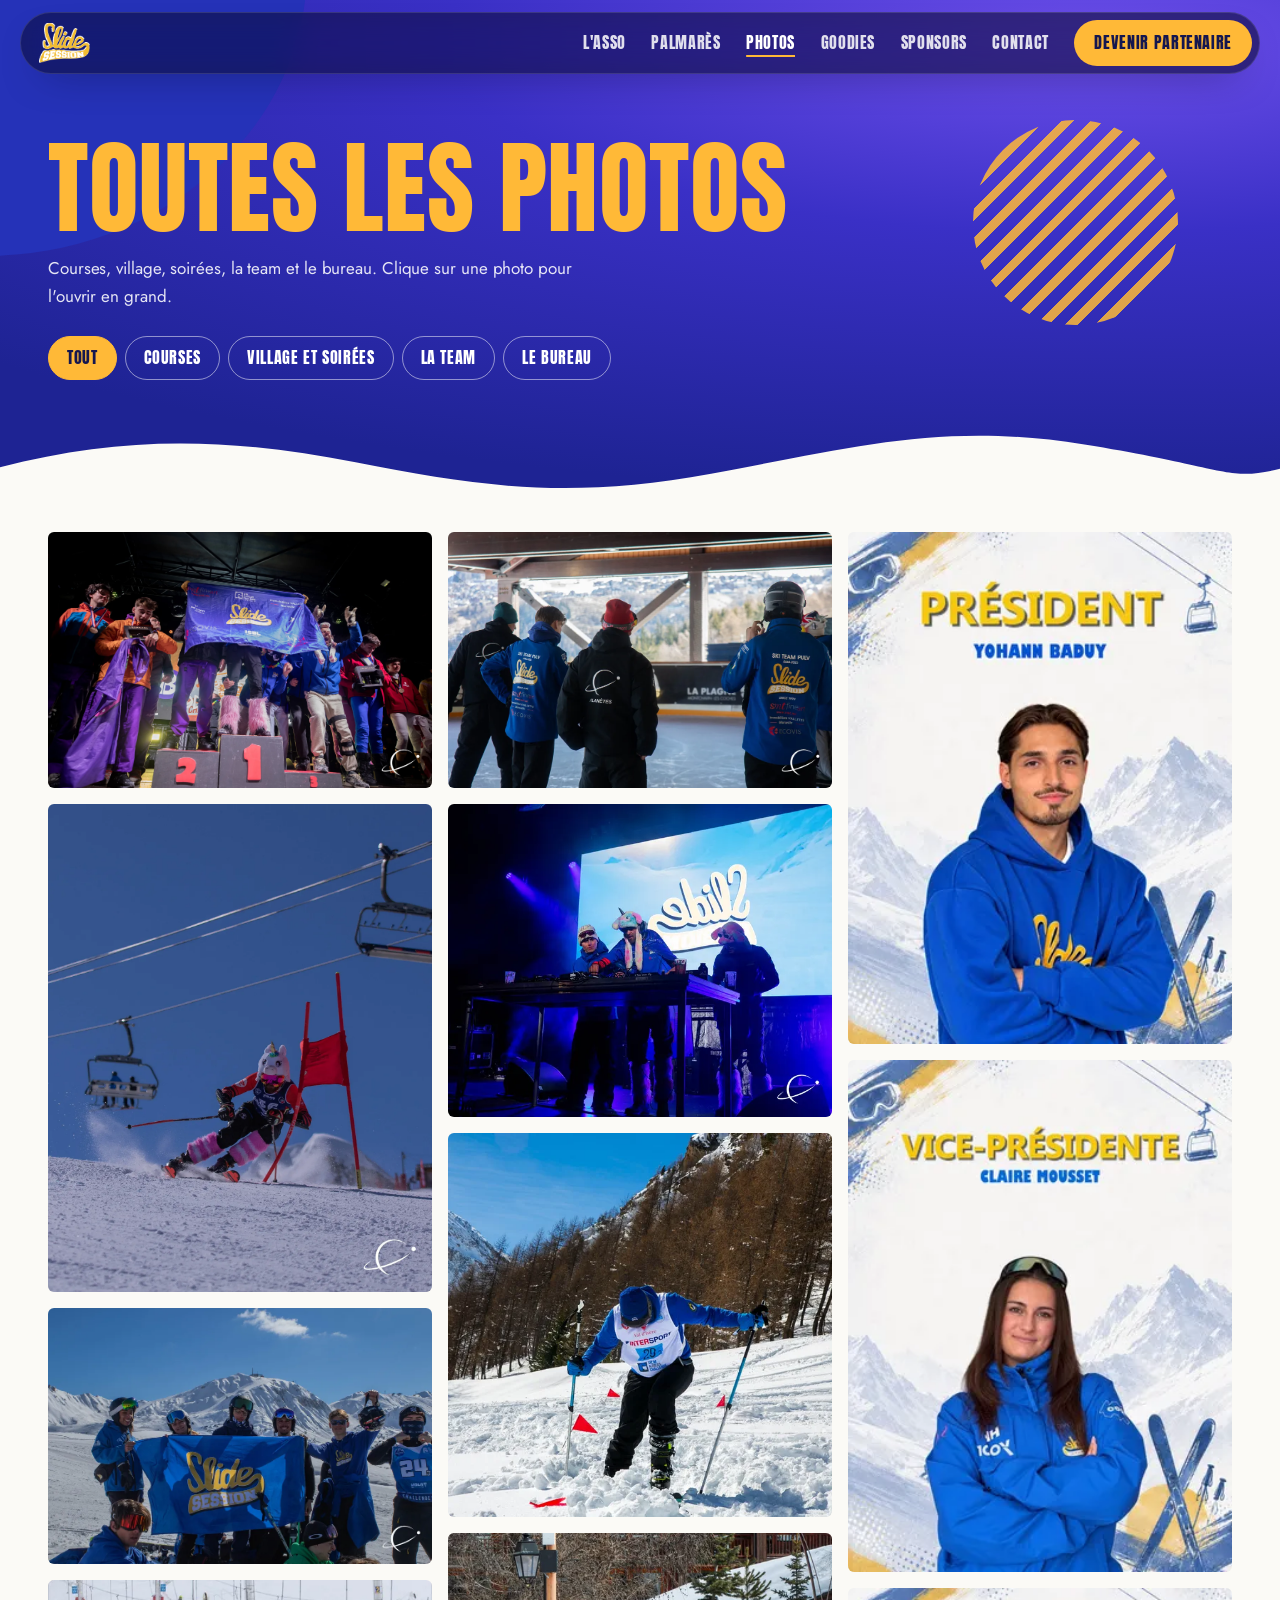
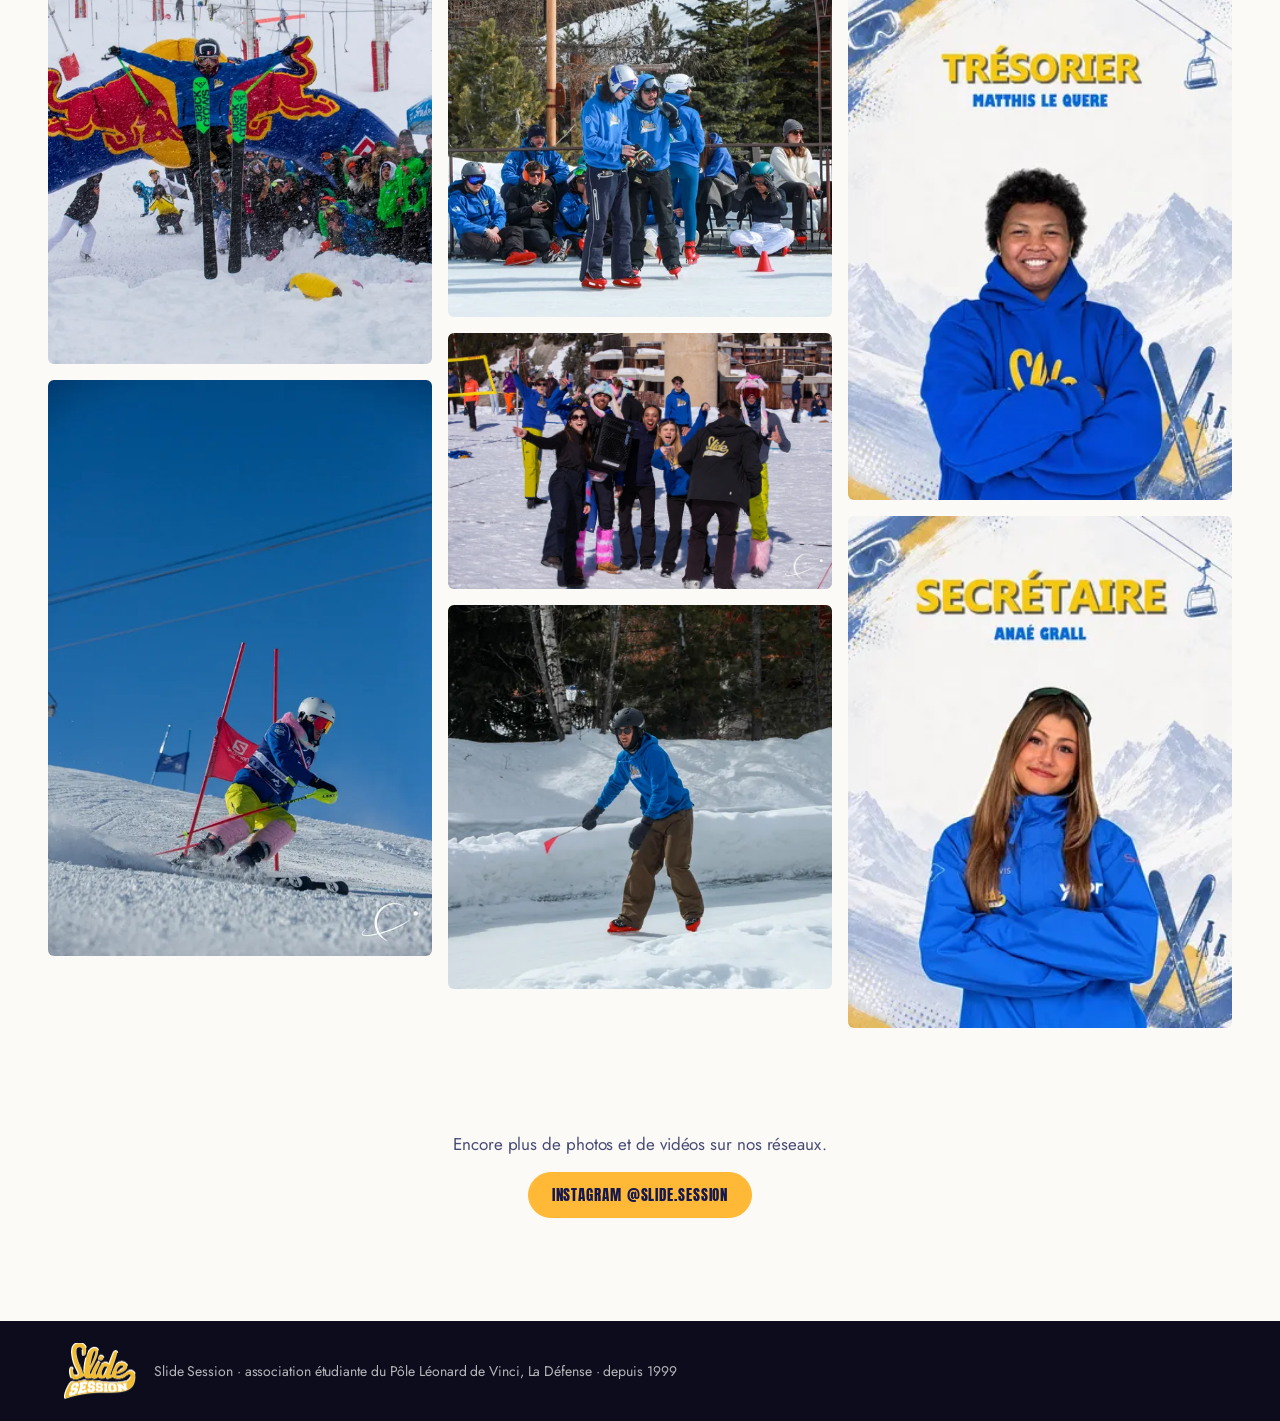
==== photos.html @ 15f73f54 "Site Slide Session : version 1 (accueil), page photos et version 3D Co-Authored-By: Claude Opus 5.5 " ====
<!doctype html>
<html lang="fr">
<head>
<meta charset="utf-8">
<meta name="viewport" content="width=device-width, initial-scale=1, viewport-fit=cover">
<title>Photos · Slide Session</title>
<meta name="description" content="Toutes les photos de Slide Session : courses, village, soirées, la team et le bureau.">
<link rel="icon" href="assets/logo.png">
<link rel="preconnect" href="https://fonts.googleapis.com">
<link rel="preconnect" href="https://fonts.gstatic.com" crossorigin>
<link href="https://fonts.googleapis.com/css2?family=Anton&family=Jost:wght@400;500;600;700&display=swap" rel="stylesheet">
<link rel="stylesheet" href="scrollcraft.css">
<link rel="stylesheet" href="site.css">
<style>
  .ptop { position: relative; color: #fff; padding: 140px 0 clamp(90px, 10vw, 140px); overflow: clip;
    background: radial-gradient(120% 90% at 85% 8%, #6C4EEA 0%, #3A30C6 42%, #1E2393 100%); }
  .ptop .wrap { position: relative; z-index: 2; display: grid; gap: 18px; }
  .ptop .caps { color: var(--sc-accent); }
  .ptop p { max-width: 560px; color: rgba(255,255,255,.88); }
  .ptop .hero__blob--a { width: 40vw; top: -20vw; }
  .filters { display: flex; flex-wrap: wrap; gap: 8px; margin-top: 8px; }
  .filters button { min-height: 44px; padding: 0 18px; border-radius: 999px; border: 1.5px solid rgba(255,255,255,.5); background: none; color: #fff; font-family: var(--sc-font-display); font-size: 16px; letter-spacing: .04em; text-transform: uppercase; cursor: pointer; transition: background-color .2s, color .2s; }
  .filters button[aria-pressed="true"] { background: var(--sc-accent); border-color: var(--sc-accent); color: var(--sc-accent-ink); }
  .grid { columns: 3 300px; column-gap: 16px; padding-block: 24px clamp(56px, 8vw, 110px); }
  .grid button { display: block; width: 100%; margin: 0 0 16px; padding: 0; border: 0; background: none; cursor: zoom-in; break-inside: avoid; position: relative; border-radius: 6px; overflow: hidden; }
  .grid img { width: 100%; height: auto; transition: transform .5s var(--ease-out); }
  .grid button:hover img { transform: scale(1.04); }
  .grid span { position: absolute; left: 10px; bottom: 10px; padding: 5px 10px; border-radius: 999px; background: rgba(16,15,52,.72); color: #fff; font-size: 13px; font-weight: 600; opacity: 0; transition: opacity .2s; }
  .grid button:hover span, .grid button:focus-visible span { opacity: 1; }
  .grid button[hidden] { display: none; }
  .more { text-align: center; display: grid; justify-items: center; gap: 14px; padding-bottom: clamp(56px, 8vw, 110px); color: var(--sc-ink-soft); }
  dialog { width: 100vw; height: 100vh; max-width: none; max-height: none; margin: 0; padding: 0; border: 0; background: rgba(10,10,30,.94); color: #fff; }
  dialog[open] { display: grid; grid-template-rows: auto 1fr auto; }
  .lb__bar { display: flex; justify-content: space-between; align-items: center; padding: 12px 16px; }
  .lb__img { display: grid; place-items: center; min-height: 0; padding: 0 64px; }
  .lb__img img { max-width: 100%; max-height: 100%; object-fit: contain; border-radius: 4px; }
  .lb__cap { text-align: center; padding: 14px 16px 22px; font-weight: 600; }
  dialog button { width: 48px; height: 48px; border-radius: 50%; border: 1px solid rgba(255,255,255,.3); background: rgba(255,255,255,.08); color: #fff; font-size: 22px; cursor: pointer; }
  .lb__prev, .lb__next { position: fixed; top: 50%; margin-top: -24px; }
  .lb__prev { left: 12px; } .lb__next { right: 12px; }
  @media (max-width: 600px) { .lb__img { padding: 0 8px; } .lb__prev, .lb__next { top: auto; bottom: 14px; margin: 0; } }
</style>
</head>
<body>

<svg width="0" height="0" style="position:absolute" aria-hidden="true">
  <symbol id="ridge" viewBox="0 0 1440 110" preserveAspectRatio="none">
    <path d="M0 110V58C140 18 260 22 400 52S640 98 800 66 1060 2 1220 30 1380 76 1440 60V110Z"/>
  </symbol>
</svg>

<header class="bar" id="haut">
  <a class="bar__logo" href="index.html#haut" aria-label="Slide Session, accueil"><img src="assets/logo.png" alt="Slide Session" width="288" height="227"></a>
  <nav class="bar__nav" id="nav" aria-label="Navigation principale">
    <a href="index.html#asso">L'asso</a>
    <a href="index.html#palmares">Palmarès</a>
    <a href="photos.html" aria-current="page">Photos</a>
    <a href="index.html#goodies">Goodies</a>
    <a href="index.html#sponsors">Sponsors</a>
    <a href="index.html#contact">Contact</a>
    <a href="index.html#partenaire" class="bar__cta">Devenir partenaire</a>
  </nav>
  <button class="bar__menu" type="button" aria-expanded="false" aria-controls="nav">Menu</button>
</header>

<main>
  <section class="ptop">
    <div class="hero__blob hero__blob--a" aria-hidden="true"></div>
    <div class="hero__stripes" aria-hidden="true" style="left:auto;right:8vw;top:120px;bottom:auto"></div>
    <div class="wrap">
      <h1 class="caps caps--xl">Toutes les photos</h1>
      <p>Courses, village, soirées, la team et le bureau. Clique sur une photo pour l'ouvrir en grand.</p>
      <div class="filters" role="group" aria-label="Filtrer les photos">
        <button type="button" data-f="all" aria-pressed="true">Tout</button>
        <button type="button" data-f="course" aria-pressed="false">Courses</button>
        <button type="button" data-f="village" aria-pressed="false">Village et soirées</button>
        <button type="button" data-f="team" aria-pressed="false">La team</button>
        <button type="button" data-f="bureau" aria-pressed="false">Le bureau</button>
      </div>
    </div>
    <svg class="ridge" aria-hidden="true"><use href="#ridge" width="100%" height="100%"/></svg>
  </section>

  <div class="wrap grid">
    <button type="button" data-c="village"><img src="assets/hero.webp" alt="Le podium, drapeau Slide Session déployé" loading="lazy"><span>Le podium</span></button>
    <button type="button" data-c="course"><img src="assets/unicorn.webp" alt="Rider déguisé en licorne en slalom géant" loading="lazy"><span>Le bonnet licorne, en course</span></button>
    <button type="button" data-c="team"><img src="assets/team-flag.webp" alt="La team avec le drapeau en haut des pistes" loading="lazy"><span>La team et le drapeau</span></button>
    <button type="button" data-c="village"><img src="assets/g-redbull.webp" alt="Skieur en l'air devant l'arche Red Bull" loading="lazy"><span>Village Red Bull</span></button>
    <button type="button" data-c="course"><img src="assets/g-gs.webp" alt="Slalom géant sous le télésiège" loading="lazy"><span>Géant, La Plagne</span></button>
    <button type="button" data-c="team"><img src="assets/team-ice.webp" alt="Riders en vestes Slide à la patinoire de La Plagne" loading="lazy"><span>Vestes Slide à La Plagne</span></button>
    <button type="button" data-c="village"><img src="assets/g-dj.webp" alt="DJ set sur scène devant l'écran Slide" loading="lazy"><span>Le DJ set Slide</span></button>
    <button type="button" data-c="course"><img src="assets/g-slalom.webp" alt="Slalom en forêt" loading="lazy"><span>Spécial en forêt</span></button>
    <button type="button" data-c="team"><img src="assets/g-crew.webp" alt="L'équipe en vestes bleues au pied des pistes" loading="lazy"><span>L'équipe au départ</span></button>
    <button type="button" data-c="village"><img src="assets/g-friends.webp" alt="Membres déguisés au village" loading="lazy"><span>Challenge Village</span></button>
    <button type="button" data-c="course"><img src="assets/g-snooc.webp" alt="Course de snooc" loading="lazy"><span>Course de snooc</span></button>
    <button type="button" data-c="bureau"><img src="assets/b-yohann.webp" alt="Yohann Baduy, président" loading="lazy"><span>Yohann, président</span></button>
    <button type="button" data-c="bureau"><img src="assets/b-claire.webp" alt="Claire Mousset, vice-présidente" loading="lazy"><span>Claire, vice-présidente</span></button>
    <button type="button" data-c="bureau"><img src="assets/b-matthis.webp" alt="Matthis Le Quéré, trésorier" loading="lazy"><span>Matthis, trésorier</span></button>
    <button type="button" data-c="bureau"><img src="assets/b-anae.webp" alt="Anaé Grall, secrétaire" loading="lazy"><span>Anaé, secrétaire</span></button>
  </div>

  <div class="wrap more">
    <p>Encore plus de photos et de vidéos sur nos réseaux.</p>
    <a class="btn btn--solid" href="https://www.instagram.com/slide.session/" target="_blank" rel="noopener">Instagram @slide.session</a>
  </div>

  <footer class="foot">
    <img src="assets/logo.png" alt="" width="96" height="76" loading="lazy">
    <p>Slide Session · association étudiante du Pôle Léonard de Vinci, La Défense · depuis 1999</p>
  </footer>
</main>

<dialog class="lb" aria-label="Photo en grand">
  <div class="lb__bar"><span class="lb__count"></span><button type="button" class="lb__close" aria-label="Fermer">×</button></div>
  <div class="lb__img"><img alt=""></div>
  <p class="lb__cap"></p>
  <button type="button" class="lb__prev" aria-label="Photo précédente">‹</button>
  <button type="button" class="lb__next" aria-label="Photo suivante">›</button>
</dialog>

<script>
(function () {
  var bar = document.querySelector('.bar'), menu = bar.querySelector('.bar__menu');
  menu.addEventListener('click', function () { menu.setAttribute('aria-expanded', bar.classList.toggle('is-open')); });

  var items = [].slice.call(document.querySelectorAll('.grid button'));
  document.querySelector('.filters').addEventListener('click', function (e) {
    var b = e.target.closest('button'); if (!b) return;
    this.querySelectorAll('button').forEach(function (x) { x.setAttribute('aria-pressed', x === b); });
    items.forEach(function (it) { it.hidden = b.dataset.f !== 'all' && it.dataset.c !== b.dataset.f; });
  });

  var lb = document.querySelector('.lb'), img = lb.querySelector('img'), cap = lb.querySelector('.lb__cap'), count = lb.querySelector('.lb__count'), cur = 0;
  var visible = function () { return items.filter(function (it) { return !it.hidden; }); };
  var show = function (i) {
    var v = visible(); cur = (i + v.length) % v.length;
    var src = v[cur].querySelector('img');
    img.src = src.src; img.alt = src.alt; cap.textContent = v[cur].querySelector('span').textContent;
    count.textContent = (cur + 1) + ' / ' + v.length;
  };
  items.forEach(function (it) { it.addEventListener('click', function () { show(visible().indexOf(it)); lb.showModal(); }); });
  lb.querySelector('.lb__close').addEventListener('click', function () { lb.close(); });
  lb.querySelector('.lb__prev').addEventListener('click', function () { show(cur - 1); });
  lb.querySelector('.lb__next').addEventListener('click', function () { show(cur + 1); });
  lb.addEventListener('keydown', function (e) { if (e.key === 'ArrowLeft') show(cur - 1); if (e.key === 'ArrowRight') show(cur + 1); });
})();
</script>
</body>
</html>
---- scrollcraft.css ----
/* ============================================================================
   scrollcraft.css: the taste floor
   ----------------------------------------------------------------------------
   Two layers, and the split matters:

     TOKENS   what you override per brand. Colour roles, the type ramp, the
              spacing scale, elevation, motion. A brand is ~12 values.
     DEVICES  what the engine drives. Do not restyle these to taste; they are
              the mechanism. Style your own markup instead.

   Nothing here draws a "component". There are no card, badge, or pill classes,
   because a stylesheet that ships those is how every page built on it ends up
   with the same shapes. You get a floor and a vocabulary; the composition is
   yours.
   ========================================================================== */

/* ---------------------------------------------------------------- tokens -- */
:root {
  /* --- colour roles. Override these six and the page is rebranded. -------- */
  --sc-canvas:      #08090b;   /* the page ground. Drift interpolates this.   */
  --sc-surface:     #101217;   /* anything raised off the ground             */
  --sc-ink:         #f4f2ef;   /* primary text                               */
  --sc-ink-soft:    #9a9ba1;   /* secondary text. Tinted, never flat gray.   */
  --sc-accent:      #d8ff3e;   /* ONE accent. It owns a region, not confetti. */
  --sc-accent-ink:  #08090b;   /* text that sits on the accent               */

  --sc-hairline:    color-mix(in oklab, var(--sc-ink) 12%, transparent);
  --sc-hairline-strong: color-mix(in oklab, var(--sc-ink) 22%, transparent);

  /* --- type. Two families max. Display carries voice, text carries prose. - */
  --sc-font-display: "Instrument Sans", "Geist", system-ui, sans-serif;
  --sc-font-text:    "Geist", system-ui, sans-serif;
  --sc-font-mono:    "Geist Mono", ui-monospace, monospace;

  /* Fluid ramp. Tracking tightens as size grows because a face set at 6rem
     with 0 tracking reads loose; this is optical correction, not decoration. */
  --sc-t-xs:   clamp(0.75rem, 0.72rem + 0.15vw, 0.82rem);
  --sc-t-sm:   clamp(0.875rem, 0.84rem + 0.18vw, 0.95rem);
  --sc-t-base: clamp(1rem, 0.96rem + 0.22vw, 1.125rem);
  --sc-t-lg:   clamp(1.2rem, 1.1rem + 0.5vw, 1.5rem);
  --sc-t-xl:   clamp(1.6rem, 1.35rem + 1.2vw, 2.25rem);
  --sc-t-2xl:  clamp(2.1rem, 1.6rem + 2.4vw, 3.4rem);
  --sc-t-3xl:  clamp(2.8rem, 1.9rem + 4.2vw, 5rem);
  --sc-t-4xl:  clamp(3.4rem, 1.9rem + 6.6vw, 7.5rem);

  --sc-track-tight:  -0.035em;
  --sc-track-snug:   -0.02em;
  --sc-track-normal: -0.005em;
  --sc-track-wide:    0.08em;

  --sc-leading-none: 0.94;
  --sc-leading-tight: 1.06;
  --sc-leading-body: 1.62;

  --sc-measure: 62ch;

  /* --- space. 4px base: the useful middle steps an 8-only scale misses. --- */
  --sc-1: 0.25rem;  --sc-2: 0.5rem;   --sc-3: 0.75rem;  --sc-4: 1rem;
  --sc-5: 1.5rem;   --sc-6: 2rem;     --sc-7: 3rem;     --sc-8: 4rem;
  --sc-9: 6rem;     --sc-10: 8rem;    --sc-11: 12rem;

  /* Section rhythm is fluid so a phone doesn't inherit desktop air. */
  --sc-section: clamp(4.5rem, 9vw, 11rem);
  --sc-gutter:  clamp(1.25rem, 5vw, 5.5rem);
  --sc-maxw:    82rem;

  /* --- radius. Pick one scale for the page and hold it. ------------------- */
  --sc-r-sm: 6px;  --sc-r-md: 12px;  --sc-r-lg: 20px;  --sc-r-pill: 999px;

  /* --- elevation. Every shadow has an offset AND a soft blur, and is tinted
         to the canvas hue. A zero-offset coloured halo is decoration, not
         depth, so there isn't one here. ---------------------------------- */
  --sc-shadow-color: 220 40% 2%;
  --sc-e1: 0 1px 2px hsl(var(--sc-shadow-color) / 0.28),
           0 2px 6px -1px hsl(var(--sc-shadow-color) / 0.20);
  --sc-e2: 0 2px 4px hsl(var(--sc-shadow-color) / 0.24),
           0 8px 18px -4px hsl(var(--sc-shadow-color) / 0.30);
  --sc-e3: 0 4px 8px hsl(var(--sc-shadow-color) / 0.22),
           0 18px 40px -8px hsl(var(--sc-shadow-color) / 0.38),
           0 48px 90px -24px hsl(var(--sc-shadow-color) / 0.30);

  /* Edge light: a 1px top highlight sells a raised surface better than any
     amount of blur, because real raised things catch light on their lip. */
  --sc-edge: inset 0 1px 0 color-mix(in oklab, var(--sc-ink) 10%, transparent);

  /* --- motion. Built-in CSS easings are too weak for UI. ------------------ */
  --sc-ease-out:    cubic-bezier(0.23, 1, 0.32, 1);
  --sc-ease-in-out: cubic-bezier(0.77, 0, 0.175, 1);
  --sc-ease-drawer: cubic-bezier(0.32, 0.72, 0, 1);
  --sc-d-fast: 160ms;  --sc-d-base: 240ms;  --sc-d-slow: 420ms;

  --sc-z-stage: 1; --sc-z-copy: 20; --sc-z-chrome: 60;
}

/* --------------------------------------------------------------- reset -- */
*, *::before, *::after { box-sizing: border-box; }
html { -webkit-text-size-adjust: 100%; scroll-behavior: smooth; }
@media (prefers-reduced-motion: reduce) { html { scroll-behavior: auto; } }

body {
  margin: 0;
  background: var(--sc-canvas);
  color: var(--sc-ink);
  font-family: var(--sc-font-text);
  font-size: var(--sc-t-base);
  line-height: var(--sc-leading-body);
  letter-spacing: var(--sc-track-normal);
  -webkit-font-smoothing: antialiased;
  text-rendering: optimizeLegibility;
  font-synthesis-weight: none;
  overflow-x: clip;
}
img, video, canvas, svg { display: block; max-width: 100%; }
button, input, select, textarea { font: inherit; color: inherit; }

/* ------------------------------------------------- the browser surfaces --
   The parts you did not draw still carry the design. Selection, caret, focus
   ring, scrollbar and tabular numerals all ship with defaults that belong to no
   design system. Theming them is the cheapest signal that a page was built
   rather than assembled, and it is the step that gets skipped most reliably. */
::selection { background: var(--sc-accent); color: var(--sc-accent-ink); }
:root { caret-color: var(--sc-accent); accent-color: var(--sc-accent); }
:focus-visible {
  outline: 2px solid var(--sc-accent);
  outline-offset: 3px;
  border-radius: var(--sc-r-sm);
}
:where(a) { color: inherit; text-decoration-thickness: 1px; text-underline-offset: 0.22em; }
@supports (scrollbar-color: auto) {
  html { scrollbar-color: color-mix(in oklab, var(--sc-ink) 26%, transparent) transparent; scrollbar-width: thin; }
}
:where(table, .sc-nums, [data-sc-count]) { font-variant-numeric: tabular-nums; }

/* ----------------------------------------------------------- typography -- */
.sc-display {
  font-family: var(--sc-font-display);
  font-weight: 500;
  line-height: var(--sc-leading-none);
  letter-spacing: var(--sc-track-tight);
  text-wrap: balance;
  margin: 0;
}
.sc-display--xl { font-size: var(--sc-t-4xl); }
.sc-display--lg { font-size: var(--sc-t-3xl); }
.sc-display--md { font-size: var(--sc-t-2xl); letter-spacing: var(--sc-track-snug); }
.sc-lede {
  font-size: var(--sc-t-lg);
  line-height: 1.44;
  letter-spacing: var(--sc-track-snug);
  color: var(--sc-ink);
  max-width: 46ch;
  text-wrap: pretty;
  margin: 0;
}
.sc-body { max-width: var(--sc-measure); color: var(--sc-ink-soft); text-wrap: pretty; margin: 0; }
.sc-label {
  font-family: var(--sc-font-mono);
  font-size: var(--sc-t-xs);
  letter-spacing: var(--sc-track-wide);
  text-transform: uppercase;
  color: var(--sc-ink-soft);
}

/* ---------------------------------------------------------------- layout -- */
.sc-wrap { width: 100%; max-width: var(--sc-maxw); margin-inline: auto; padding-inline: var(--sc-gutter); }
.sc-section { padding-block: var(--sc-section); }
/* More space above a heading than below it: the gap belongs to the boundary,
   not to the pair. */
.sc-stack > * + * { margin-top: var(--sc-4); }
.sc-stack > :is(h1,h2,h3) { margin-top: var(--sc-7); }
.sc-stack > :is(h1,h2,h3):first-child { margin-top: 0; }
.sc-rule { height: 1px; border: 0; background: var(--sc-hairline); margin: 0; }

/* =============================================================== DEVICES ==
   Driven by the engine. Restyle your own markup, not these.                */

.sc-act--pinned { position: relative; }
.sc-stage {
  position: sticky; top: 0;
  height: 100vh; height: 100svh;
  overflow: clip;
  z-index: var(--sc-z-stage);
}

/* scrub / sequence media */
.sc-stage :is(video[data-sc-scrub], canvas[data-sc-sequence], .sc-stage__poster) {
  position: absolute; inset: 0;
  width: 100%; height: 100%;
  object-fit: cover;
}
video[data-sc-scrub] { opacity: 0; transition: opacity 380ms var(--sc-ease-out); }
.sc-has-clip video[data-sc-scrub] { opacity: 1; }
/* The poster is a live frame-holder, not a placeholder: it stays up until a
   real video frame has painted, which is what stops the blank-stage flash. */
.sc-stage__poster { z-index: 0; transition: opacity 380ms var(--sc-ease-out); }
.sc-has-clip .sc-stage__poster { opacity: 0; }

/* A scrim only where text sits. A full-frame darkening layer flattens the
   image everywhere to fix contrast in one corner. */
.sc-scrim {
  position: absolute; inset: 0; pointer-events: none; z-index: 1;
  background: linear-gradient(
    var(--sc-scrim-angle, 180deg),
    color-mix(in oklab, var(--sc-canvas) var(--sc-scrim-a, 78%), transparent) 0%,
    color-mix(in oklab, var(--sc-canvas) 30%, transparent) 42%,
    transparent 68%);
}
/* Point the scrim at the copy. A scrim gradient that darkens the top while the
   copy sits at the bottom fixes contrast nowhere and flattens the image
   everywhere, which is the most common way text-over-video goes wrong. */
.sc-scrim--bottom { --sc-scrim-angle: 0deg; }
.sc-scrim--left   { --sc-scrim-angle: 90deg; }
.sc-scrim--right  { --sc-scrim-angle: 270deg; }

/* Corner scrims, for copy anchored to a corner. An edge gradient has to darken
   a whole band across the frame to cover one corner; a corner gradient puts the
   density where the text is and leaves the rest of the image alone. Pair with
   .sc-copy--lead / .sc-copy--trail. */
.sc-scrim--lead {
  background: linear-gradient(to top right,
    color-mix(in oklab, var(--sc-canvas) 94%, transparent) 0%,
    color-mix(in oklab, var(--sc-canvas) 72%, transparent) 30%,
    color-mix(in oklab, var(--sc-canvas) 30%, transparent) 52%,
    transparent 72%);
}
.sc-scrim--trail {
  background: linear-gradient(to top left,
    color-mix(in oklab, var(--sc-canvas) 94%, transparent) 0%,
    color-mix(in oklab, var(--sc-canvas) 72%, transparent) 30%,
    color-mix(in oklab, var(--sc-canvas) 30%, transparent) 52%,
    transparent 72%);
}
/* A band across the bottom, for copy that spans the full width of the frame.
   That is what both corner anchors become below 860px, and it is also the right
   shape whenever the copy block is wider than a corner. */
.sc-scrim--band {
  background: linear-gradient(to top,
    color-mix(in oklab, var(--sc-canvas) 94%, transparent) 0%,
    color-mix(in oklab, var(--sc-canvas) 74%, transparent) 22%,
    color-mix(in oklab, var(--sc-canvas) 30%, transparent) 42%,
    transparent 58%);
}
.sc-scrim--vignette {
  background: radial-gradient(120% 90% at 50% 45%, transparent 40%,
              color-mix(in oklab, var(--sc-canvas) 70%, transparent) 100%);
}

/* copy over a stage.
   max-width is in rem, never ch. A `ch` on this container resolves against the
   CONTAINER's font-size (body size), not the display size of the heading inside
   it, so `max-width: 20ch` here silently produces a ~180px column and wraps a
   hero headline to six lines. Set a ch measure on the text element itself. */
.sc-copy {
  position: absolute; z-index: var(--sc-z-copy);
  inset-inline: var(--sc-gutter);
  max-width: min(46rem, 76vw);
  will-change: opacity, transform;
}
.sc-copy--lead   { left: var(--sc-gutter); bottom: clamp(3rem, 12vh, 9rem); }
/* inset-inline FIRST. It is the shorthand for left+right, so declaring it after
   `left: 50%` resets left to auto and the block drifts off the left edge. */
.sc-copy--center { inset-inline: auto; left: 50%; top: 50%; translate: -50% -50%; text-align: center; }
.sc-copy--trail  { inset-inline: auto; right: var(--sc-gutter); bottom: clamp(3rem, 12vh, 9rem); text-align: right; }

/* cue defaults: the engine writes opacity/transform inline, these are the
   pre-paint state so nothing flashes before the first read() */
[data-sc-cue] { opacity: 0; will-change: opacity, transform; }
.sc-ready [data-sc-cue] { transition: none; }

/* kinetic split */
.sc-split { display: inline-block; overflow: hidden; vertical-align: top; }
/* Descenders live below the baseline; a line mask clipped to the line box eats
   the tails off g, y, p, j. The padding buys them room back. */
.sc-split--line { display: block; padding-bottom: 0.14em; margin-bottom: -0.14em; }
.sc-split__i { display: inline-block; will-change: transform, opacity; }
.sc-is-split { opacity: 1 !important; }

/* horizontal rail */
[data-sc-pan] { display: flex; will-change: transform; }

/* reveal + parallax */
[data-sc-reveal] { will-change: clip-path; }
[data-sc-parallax] { will-change: transform; }

/* flow reveal (fires once) */
[data-sc-in], [data-sc-stagger] > * {
  opacity: 0;
  transform: translate3d(0, 14px, 0);
  transition: opacity 620ms var(--sc-ease-out), transform 620ms var(--sc-ease-out);
}
[data-sc-in].sc-in, [data-sc-stagger] > .sc-in { opacity: 1; transform: none; }

/* pointer devices */
[data-sc-tilt] { transform-style: preserve-3d; will-change: transform; }
[data-sc-magnet] { will-change: transform; }
/* isolation always; position only if nothing more specific already set it.
   Written with :where() (zero specificity) on purpose: a plain `position:
   relative` here has the same weight as `.sc-stage` and, being later in the
   file, silently wins. A stage carrying both attributes then stops being
   sticky and the whole act scrolls away instead of pinning. */
[data-sc-spotlight] { isolation: isolate; }
:where([data-sc-spotlight]) { position: relative; }
[data-sc-spotlight]::after {
  content: ""; position: absolute; inset: 0; pointer-events: none; z-index: 2;
  background: radial-gradient(
    28rem 28rem at calc(var(--sc-mx, 0.5) * 100%) calc(var(--sc-my, 0.5) * 100%),
    color-mix(in oklab, var(--sc-accent) 16%, transparent), transparent 70%);
  opacity: 0; transition: opacity var(--sc-d-slow) var(--sc-ease-out);
}
[data-sc-spotlight]:hover::after { opacity: 1; }

/* =========================================================== WORLDFLIGHT ==
   One fixed stage for the whole page. The only thing in document flow is the
   spacer, and it is empty. If you find yourself adding a section here, you want
   act mode instead: the moment a real block scrolls past the fixed stage, the
   page has a seam again and the whole point is gone.                        */

[data-sc-mode="worldflight"] { position: relative; }

.sc-world {
  position: fixed; inset: 0;
  overflow: clip;
  z-index: var(--sc-z-stage);
  background: var(--sc-canvas);
}

/* Every leg is mounted for the life of the page and stacked in the same box.
   The engine owns opacity, visibility and z-index here; do not set them. */
.sc-world__seg {
  position: absolute; inset: 0;
  opacity: 0;
  will-change: opacity;
}
.sc-world__seg > :is(video, img, canvas) {
  position: absolute; inset: 0;
  width: 100%; height: 100%;
  object-fit: cover;
}
/* The poster is the frame-holder AND the first camera move: the engine pushes
   it in slowly until a real decoded frame is available to replace it. */
.sc-world__poster {
  z-index: 0;
  transform-origin: 50% 50%;
  transition: opacity 420ms var(--sc-ease-out);
}
.sc-world__seg > video { z-index: 1; }
.sc-world__seg.sc-has-clip .sc-world__poster { opacity: 0; }
/* The act stylesheet lights a clip through its ancestor act. A worldflight leg
   has no act, so match the class the engine also writes on the clip itself. */
video[data-sc-scrub].sc-has-clip { opacity: 1; }

/* The copy layer is fixed too, and inert by default: the engine hands
   pointer-events back to a block only while it is actually legible. */
.sc-world__copy {
  position: fixed; inset: 0;
  z-index: var(--sc-z-copy);
  pointer-events: none;
}
.sc-world__scrim { position: absolute; inset: 0; pointer-events: none; z-index: 0; }
[data-sc-copy] {
  opacity: 0;
  pointer-events: none;
  will-change: opacity, transform;
}
.sc-ready [data-sc-copy] { transition: none; }

/* The track. Empty on purpose. */
.sc-world__spacer { pointer-events: none; }

/* scroll progress */
[data-sc-progress] {
  position: fixed; inset: 0 0 auto 0; height: 2px; z-index: var(--sc-z-chrome);
  background: var(--sc-accent); transform-origin: 0 50%; transform: scaleX(0);
  will-change: transform;
}

/* ----------------------------------------------------------- atmosphere --
   Depth is not only shadow. Grain keeps a flat dark ground from banding, and
   it is the difference between "a dark page" and "a lit room". */
.sc-grain { position: fixed; inset: 0; pointer-events: none; z-index: 3; opacity: 0.045; }
.sc-grain::before {
  content: ""; position: absolute; inset: -50%;
  background-image: url("data:image/svg+xml;utf8,<svg xmlns='http://www.w3.org/2000/svg' width='140' height='140'><filter id='n'><feTurbulence type='fractalNoise' baseFrequency='0.85' numOctaves='3'/></filter><rect width='140' height='140' filter='url(%23n)'/></svg>");
}

/* -------------------------------------------------------- reduced motion -- */
@media (prefers-reduced-motion: reduce) {
  /* Fewer and gentler, not zero. Opacity still carries the reveal so the page
     is comprehensible; every position change is dropped. */
  [data-sc-in], [data-sc-stagger] > * { transform: none; transition-duration: 220ms; }
  [data-sc-parallax], [data-sc-pan], .sc-split__i { transform: none !important; }
  /* A wipe is a position change too. Show reveal content settled. */
  [data-sc-reveal] { clip-path: none !important; }
  /* A rail's transform IS its navigation, not decoration. Zeroing it the way
     parallax and kinetic type are zeroed parks the act on its first screenful
     and makes everything past the fold unreachable: a device degrading into
     missing content. Hand the travel back to the reader as an ordinary scroll
     region instead, so the same items are all still gettable without motion.
     A build that would rather re-lay the rail out as a grid can still do that;
     this is the floor, not the ceiling. */
  [data-sc-act="pan"] .sc-stage,
  [data-sc-act="pan"] [data-sc-stage] {
    overflow-x: auto; overflow-y: hidden;
    overscroll-behavior-x: contain;
    scroll-snap-type: x proximity;
  }
  [data-sc-pan] > * { scroll-snap-align: center; }
  [data-sc-spotlight]::after { display: none; }
  /* A worldflight keeps its whole story here. No clip is ever fetched, so the
     posters are the film, and they cross-dissolve through exactly the same
     seams at exactly the same scroll positions. The push-in and the copy drift
     are the only things that go. */
  .sc-world__poster, [data-sc-copy] { transform: none !important; }
}

/* --------------------------------------------------------------- mobile -- */
@media (max-width: 860px) {
  .sc-copy { inset-inline: var(--sc-gutter); max-width: none; }
  .sc-copy--trail { text-align: left; }
  .sc-stage { height: 100svh; }
  /* .sc-copy--trail re-anchors to the left and spans the full width here, so a
     bottom-RIGHT corner gradient darkens the one corner the copy just left and
     guarantees a contrast failure over any bright clip. Point the density at
     the copy: the same band .sc-scrim--band paints. */
  .sc-scrim--trail {
    background: linear-gradient(to top,
      color-mix(in oklab, var(--sc-canvas) 94%, transparent) 0%,
      color-mix(in oklab, var(--sc-canvas) 74%, transparent) 22%,
      color-mix(in oklab, var(--sc-canvas) 30%, transparent) 42%,
      transparent 58%);
  }
}
---- site.css ----
/* Slide Session · tokens tirés de la plaquette (bleu roi, violet, jaune) */
:root {
  --sc-canvas: #FBFAF6;
  --sc-surface: #F1EFE9;
  --sc-ink: #15174F;
  --sc-ink-soft: #484B74;
  --sc-accent: #FFB937;
  --sc-accent-ink: #15174F;
  --sc-font-display: "Anton", system-ui, sans-serif;
  --sc-font-text: "Jost", system-ui, sans-serif;
  --blue: #2A31B4;
  --violet: #5B3FD8;
  --night: #0C0C1C;
  --line: rgba(21, 23, 79, .12);
  --ease-out: cubic-bezier(.23, 1, .32, 1);
  --ease-ui: cubic-bezier(.4, 0, .2, 1);
}
html { scroll-padding-top: 90px; }
body { background: var(--sc-canvas); color: var(--sc-ink); font-size: 17px; }
sup { font-size: .6em; line-height: 0; }
.wrap { width: min(1320px, 100% - 2 * clamp(16px, 4vw, 48px)); margin-inline: auto; }

/* titres façon Altigliss : capitales larges, très espacées */
.caps { font-family: var(--sc-font-display); font-weight: 400; text-transform: uppercase; letter-spacing: .03em; line-height: 1.05; margin: 0; font-size: clamp(15px, 1.4vw, 19px); }
.caps--lg { font-size: clamp(34px, 4.6vw, 64px); letter-spacing: .01em; }
.caps--xl { font-size: clamp(48px, 8vw, 120px); letter-spacing: .005em; line-height: .95; }
p { margin: 0; text-wrap: pretty; }
.lead { font-size: clamp(19px, 1.7vw, 23px); font-weight: 500; color: var(--sc-ink); }

.btn {
  display: inline-flex; align-items: center; gap: .5em; min-height: 46px; padding: 0 1.5em;
  border: 1.5px solid currentColor; border-radius: 999px; text-decoration: none; cursor: pointer; background: none;
  font-family: var(--sc-font-display); font-weight: 400; font-size: 15px; letter-spacing: .06em; text-transform: uppercase;
  transition: background-color .2s var(--ease-ui), color .2s var(--ease-ui), transform .2s var(--ease-ui);
}
.btn:hover { transform: translateY(-2px); }
.btn--solid { background: var(--sc-accent); border-color: var(--sc-accent); color: var(--sc-accent-ink); }
.btn--solid:hover { background: #FFC75C; }

/* en-tête flottant (pilule), logo à gauche */
.bar {
  position: fixed; z-index: 50; top: 12px; left: 50%; transform: translateX(-50%);
  width: min(1240px, 100% - 24px); display: flex; align-items: center; gap: 16px;
  padding: 7px 7px 7px 18px; border-radius: 999px; color: #fff;
  background: rgba(16, 15, 52, .62); backdrop-filter: blur(14px) saturate(1.3); -webkit-backdrop-filter: blur(14px) saturate(1.3);
  border: 1px solid rgba(255,255,255,.12); box-shadow: 0 16px 40px -24px rgba(8,8,30,.7);
}
.bar__logo img { height: 40px; width: auto; }
.bar__nav { display: flex; align-items: center; gap: clamp(12px, 2vw, 28px); margin-left: auto; }
.bar__nav a { font-family: var(--sc-font-display); font-size: 16px; letter-spacing: .04em; text-transform: uppercase; text-decoration: none; opacity: .86; transition: opacity .2s; }
.bar__nav a:hover, .bar__nav a[aria-current] { opacity: 1; }
.bar__nav a[aria-current] { text-decoration: underline; text-decoration-color: var(--sc-accent); text-decoration-thickness: 2px; text-underline-offset: 6px; }
.bar__nav .bar__cta { opacity: 1; background: var(--sc-accent); color: var(--sc-accent-ink); padding: 10px 20px; border-radius: 999px; }
.bar__menu { display: none; }
@media (max-width: 960px) {
  .bar__menu { display: block; margin-left: auto; background: var(--sc-accent); color: var(--sc-accent-ink); border: 0; border-radius: 999px; padding: 10px 20px; font-family: var(--sc-font-display); font-size: 16px; letter-spacing: .04em; text-transform: uppercase; cursor: pointer; }
  .bar__nav { position: absolute; top: calc(100% + 8px); left: 0; right: 0; flex-direction: column; align-items: stretch; gap: 0; padding: 8px 18px; border-radius: 22px; background: rgba(16,15,52,.96); visibility: hidden; opacity: 0; transform: translateY(-6px); transition: opacity .2s var(--ease-ui), transform .2s var(--ease-ui), visibility .2s; }
  .bar.is-open .bar__nav { visibility: visible; opacity: 1; transform: none; }
  .bar__nav a { padding: 14px 0; border-bottom: 1px solid rgba(255,255,255,.1); font-size: 17px; }
  .bar__nav .bar__cta { margin: 12px 0 6px; text-align: center; border: 0; }
}

/* séparateur : la vague des formes de la plaquette */
.ridge { position: absolute; left: 0; right: 0; bottom: -1px; width: 100%; height: clamp(40px, 7vw, 100px); fill: var(--sc-canvas); z-index: 3; pointer-events: none; }
.ridge--top { top: -1px; bottom: auto; transform: scale(-1, -1); }

/* HÉROS : formes et rayures de la plaquette, cartes photo, forfait de ski */
.hero { position: relative; height: 100svh; min-height: 560px; overflow: clip; background: var(--night); color: #fff; }
.hero__bg { position: absolute; inset: -8% 0 0; width: 100%; height: 116%; object-fit: cover; }
.hero__scrim { position: absolute; inset: 0; background: linear-gradient(180deg, rgba(12,12,28,.35) 0%, rgba(12,12,28,.05) 35%, rgba(12,12,28,.7) 100%); }
.hero__copy { position: absolute; left: clamp(16px, 5vw, 72px); right: 16px; bottom: clamp(80px, 14vh, 160px); z-index: 2; }
.hero__kicker { font-family: var(--sc-font-display); font-size: clamp(16px, 1.5vw, 21px); letter-spacing: .06em; text-transform: uppercase; margin-bottom: 10px; text-shadow: 0 1px 12px rgba(0,0,0,.5); }
.hero__title { font-family: var(--sc-font-display); font-weight: 400; text-transform: uppercase; color: var(--sc-accent); font-size: clamp(76px, 14vw, 230px); line-height: .9; letter-spacing: .005em; margin: 0; text-shadow: 0 4px 30px rgba(12,12,28,.45); }
.hero__snow { position: absolute; inset: 0; width: 100%; height: 100%; z-index: 2; pointer-events: none; }
.hero__blob { position: absolute; pointer-events: none; }
.hero__blob--a { width: 52vw; aspect-ratio: 1; left: -16vw; top: -18vw; background: #2532B8; border-radius: 42% 58% 63% 37% / 41% 44% 56% 59%; }
.hero__blob--b { width: 30vw; aspect-ratio: 1; right: -9vw; bottom: 2vw; background: #7D60F2; opacity: .5; border-radius: 60% 40% 30% 70% / 60% 30% 70% 40%; }
.hero__stripes { position: absolute; left: 34vw; bottom: 8vh; width: clamp(140px, 16vw, 250px); aspect-ratio: 1; border-radius: 50%; opacity: .85;
  background: repeating-linear-gradient(135deg, var(--sc-accent) 0 9px, transparent 9px 21px); }
.ridge--crest { bottom: -1px; }

.band { text-align: center; padding: clamp(40px, 6vw, 72px) 16px clamp(56px, 8vw, 96px); display: grid; justify-items: center; gap: 18px; }
.band h2 { max-width: 24ch; font-size: clamp(28px, 3.6vw, 52px); }
.band p { max-width: 640px; color: var(--sc-ink-soft); }
.band__cta { display: flex; flex-wrap: wrap; justify-content: center; gap: 12px; margin-top: 8px; }


/* ASSO */
.asso { display: grid; grid-template-columns: 1fr 1.05fr; gap: clamp(32px, 6vw, 96px); align-items: center; padding-block: clamp(40px, 7vw, 110px); }
.asso__text { display: grid; gap: 18px; max-width: 600px; }
.asso__text > p:not(.lead) { color: var(--sc-ink-soft); }
.facts { list-style: none; padding: 18px 0 0; margin: 6px 0 0; display: grid; grid-template-columns: repeat(4, 1fr); gap: 12px; border-top: 1px solid var(--line); }
.facts b { display: block; font-family: var(--sc-font-display); font-weight: 400; font-size: clamp(22px, 2.4vw, 32px); color: var(--blue); }
.facts span { font-size: 14px; color: var(--sc-ink-soft); }
.asso__pics { position: relative; aspect-ratio: 1 / .95; }
.asso__pic { position: absolute; object-fit: cover; border-radius: 4px; box-shadow: 0 24px 50px -24px rgba(21,23,79,.45); }
.asso__pic--a { width: 78%; aspect-ratio: 3/2; top: 0; left: 0; }
.asso__pic--b { width: 62%; aspect-ratio: 3/2; right: 0; bottom: 0; border: 6px solid var(--sc-canvas); }
@media (max-width: 860px) {
  .asso { grid-template-columns: 1fr; }
  .facts { grid-template-columns: repeat(2, 1fr); }
}

/* CHALLENGES */
.challenges { background: var(--sc-surface); padding-block: clamp(56px, 8vw, 120px) clamp(80px, 10vw, 140px); }
.challenges__head { display: grid; grid-template-columns: 1fr 1fr; gap: clamp(20px, 4vw, 64px); align-items: end; margin-bottom: clamp(80px, 8vw, 100px); }
.challenges__head p { color: var(--sc-ink-soft); max-width: 560px; }
.trio { display: grid; grid-template-columns: repeat(3, 1fr); gap: clamp(14px, 2vw, 24px); }
.trio article { position: relative; background: #fff; border-radius: 18px; padding: 26px 24px 24px; display: grid; gap: 12px; align-content: start; border-top: 6px solid var(--c); box-shadow: 0 20px 40px -32px rgba(21,23,79,.5); transition: transform .35s var(--ease-out); }
.trio article:nth-child(1) { --c: #E8413C; } .trio article:nth-child(2) { --c: #2FA3E6; } .trio article:nth-child(3) { --c: var(--sc-accent); }
.trio article:hover { transform: translateY(-6px); }
.trio img { width: 92px; height: 92px; border-radius: 50%; margin: -64px 0 4px; background: #fff; box-shadow: 0 10px 24px -12px rgba(21,23,79,.5); transition: transform .5s var(--ease-out); }
.trio article:hover img { transform: rotate(-10deg); }
.trio p { color: var(--sc-ink-soft); font-size: 16px; }
.trio .tags { font-family: var(--sc-font-display); letter-spacing: .03em; font-size: 15px; color: var(--sc-ink); padding-top: 12px; border-top: 1px dashed var(--line); }
@media (max-width: 860px) { .challenges__head, .trio { grid-template-columns: 1fr; } .trio { gap: 56px; } }

/* PALMARES · slalom */
.slalom__stage { background: linear-gradient(180deg, #DDE5F6 0%, #F4F6FB 55%, #FFFFFF 100%); color: var(--sc-ink); }
.slalom__stage .ridge--top { fill: var(--sc-surface); }
.slalom__head { position: absolute; top: clamp(70px, 12vh, 120px); left: clamp(16px, 5vw, 72px); max-width: 420px; display: grid; gap: 12px; z-index: 2; }
.slalom__head p { color: var(--sc-ink-soft); }
.slalom__svg { position: absolute; inset: 0; width: 100%; height: 100%; overflow: visible; }
.slalom__svg path { fill: none; stroke-linecap: round; }
.slalom__ghost { stroke: rgba(42,49,180,.14); stroke-width: 2; stroke-dasharray: 2 9; }
.slalom__trace { stroke: var(--blue); stroke-width: 4; }
.slalom__skier { position: absolute; left: 0; top: 0; width: 48px; height: 48px; margin: -44px 0 0 -24px; z-index: 3; will-change: transform; transform-origin: 24px 44px; filter: drop-shadow(0 4px 3px rgba(21,23,79,.25)); }
.slalom__skier svg { display: block; }
.slalom__gates { list-style: none; margin: 0; padding: 0; }
.gate { position: absolute; left: calc(var(--x) * 100%); top: calc(var(--y) * 100%); z-index: 2; }
.gate__flag { position: absolute; width: 26px; height: 34px; margin: -34px 0 0 -2px; border-left: 3px solid var(--sc-ink); }
.gate__flag::after { content: ""; position: absolute; left: 0; top: 0; width: 22px; height: 16px; background: #E8413C; clip-path: polygon(0 0, 100% 50%, 0 100%); transform-origin: left center; transform: scaleX(.25); transition: transform .45s var(--ease-out); }
.gate:nth-child(even) .gate__flag::after { background: var(--blue); }
.gate--goal .gate__flag::after { background: var(--sc-accent); }
.gate__card {
  position: absolute; top: -26px; width: max-content; max-width: 46vw;
  display: grid; gap: 2px; padding: 12px 16px 14px; background: #fff; border-radius: 6px;
  box-shadow: 0 14px 30px -18px rgba(21,23,79,.5); border: 1px solid var(--line);
  opacity: .22; transform: translateY(10px); transition: opacity .5s var(--ease-out), transform .5s var(--ease-out);
  font-size: 15px; color: var(--sc-ink-soft);
}
.gate[data-side="r"] .gate__card { left: 34px; }
.gate[data-side="l"] .gate__card { right: 14px; }
.gate__card b { font-family: var(--sc-font-display); font-weight: 400; font-size: 20px; color: var(--sc-ink); letter-spacing: .04em; }
.gate__card strong { color: var(--blue); }
.gate.is-on .gate__card { opacity: 1; transform: none; }
.gate.is-on .gate__flag::after { transform: scaleX(1); }
.gate--goal .gate__card { background: var(--blue); color: #fff; border-color: transparent; }
.gate--goal .gate__card b, .gate--goal .gate__card strong { color: var(--sc-accent); }
@media (max-width: 860px) {
  .slalom__head { top: 56px; right: 16px; gap: 8px; }
  .slalom__head p { display: none; }
  .slalom__head .caps--lg { font-size: 22px; }
  .slalom__head p { font-size: 15px; }
  .gate__card { font-size: 13px; padding: 9px 12px 10px; max-width: 64vw; }
  .gate__card b { font-size: 16px; }
}

/* GALERIE · rail */
.galerie__stage { background: var(--sc-canvas); display: flex; align-items: center; }
.rail { gap: clamp(16px, 2vw, 28px); padding-inline: clamp(16px, 5vw, 72px); align-items: center; }
.rail__lead { flex: 0 0 min(380px, 80vw); display: grid; gap: 14px; padding-right: 24px; }
.rail__lead p { color: var(--sc-ink-soft); }
.ph { flex: 0 0 auto; margin: 0; display: grid; gap: 10px; }
.ph img { height: min(52vh, 440px); width: auto; aspect-ratio: 1; object-fit: cover; border-radius: 4px; }
.ph--tall img { height: min(66vh, 560px); aspect-ratio: 2 / 3; }
.ph--low img { height: min(40vh, 340px); aspect-ratio: 4 / 3; }
.ph:nth-child(odd) { transform: translateY(-4vh); }
.rail__lead .btn { justify-self: start; }
.ph--more { flex: 0 0 auto; display: grid; place-items: center; height: min(52vh, 440px); aspect-ratio: 3 / 4; border-radius: 4px; background: var(--blue); color: #fff; text-decoration: none; font-family: var(--sc-font-display); font-weight: 400; font-size: clamp(22px, 2.4vw, 32px); text-transform: uppercase; line-height: 1; text-align: center; transform: none !important; transition: background-color .2s; }
.ph--more:hover { background: var(--violet); }
.ph figcaption { font-family: var(--sc-font-display); font-size: 15px; letter-spacing: .05em; text-transform: uppercase; color: var(--sc-ink-soft); }

/* BUREAU */
.bureau { padding-block: clamp(56px, 8vw, 120px); }
.bureau__head { display: flex; flex-wrap: wrap; justify-content: space-between; align-items: end; gap: 16px; margin-bottom: 36px; }
.bureau__head p { color: var(--sc-ink-soft); max-width: 420px; }
.bureau__grid { display: grid; grid-template-columns: repeat(4, 1fr); gap: clamp(12px, 2vw, 28px); }
.bureau__grid figure { margin: 0; }
.bureau__grid img { width: 100%; height: auto; border-radius: 6px; }
.bureau__grid figcaption { display: grid; padding-top: 12px; color: var(--sc-ink-soft); font-size: 15px; }
.bureau__grid figcaption b { color: var(--sc-ink); font-size: 17px; }
@media (max-width: 860px) { .bureau__grid { grid-template-columns: repeat(2, 1fr); } }

/* GOODIES */
.goodies { position: relative; background: var(--blue); color: #fff; padding-block: clamp(90px, 11vw, 160px) clamp(56px, 8vw, 110px); }
.goodies .ridge--top { fill: var(--sc-canvas); }
.goodies__head { display: grid; gap: 14px; max-width: 640px; margin-bottom: 40px; }
.goodies__head .caps { color: var(--sc-accent); }
.goodies__head p { color: rgba(255,255,255,.82); }
.shop { display: grid; grid-template-columns: repeat(4, 1fr); gap: clamp(14px, 2vw, 24px); }
.item { background: #fff; color: var(--sc-ink); border-radius: 8px; overflow: hidden; display: grid; grid-template-rows: auto 1fr; }
.item__visual { aspect-ratio: 1; display: grid; place-items: center; background: var(--tint, #EEF0FB); }
.item__visual svg { width: 66%; height: auto; transition: transform .5s var(--ease-out); }
.item:hover .item__visual svg { transform: translateY(-6px) rotate(-3deg); }
.item__body { padding: 16px; display: grid; gap: 10px; align-content: start; }
.item__body h3 { font-size: 13px; }
.item__body p { font-size: 15px; color: var(--sc-ink-soft); }
.item__row { display: flex; gap: 8px; align-items: center; justify-content: space-between; flex-wrap: wrap; }
.item__price { font-family: var(--sc-font-display); font-weight: 400; font-size: 18px; color: var(--blue); }
.item select { border: 1px solid var(--line); border-radius: 999px; padding: 8px 12px; background: #fff; min-height: 40px; }
.item .btn { min-height: 42px; padding: 0 1.1em; color: var(--sc-ink); }
.item .btn.is-added { background: var(--sc-ink); border-color: var(--sc-ink); color: #fff; }
@media (max-width: 1000px) { .shop { grid-template-columns: repeat(2, 1fr); } }
@media (max-width: 520px) { .shop { grid-template-columns: 1fr; } }

.cart__fab { position: fixed; right: 16px; bottom: 16px; z-index: 60; min-height: 52px; padding: 0 20px; border: 0; border-radius: 999px; background: var(--sc-accent); color: var(--sc-accent-ink); font-family: var(--sc-font-display); font-weight: 400; font-size: 11px; letter-spacing: .14em; text-transform: uppercase; cursor: pointer; box-shadow: 0 12px 30px -10px rgba(12,12,28,.5); }
.cart__count { display: inline-grid; place-items: center; min-width: 24px; height: 24px; margin-left: 6px; border-radius: 99px; background: var(--sc-ink); color: #fff; font-size: 11px; }
.cart { position: fixed; inset: 0; z-index: 70; background: rgba(12,12,28,.5); display: flex; justify-content: flex-end; }
.cart[hidden] { display: none; }
.cart__panel { width: min(440px, 100%); height: 100%; overflow-y: auto; background: var(--sc-canvas); color: var(--sc-ink); padding: 24px clamp(16px, 4vw, 28px); display: grid; gap: 16px; align-content: start; }
.cart__top { display: flex; justify-content: space-between; align-items: center; }
.cart__close { font-size: 28px; line-height: 1; background: none; border: 0; cursor: pointer; width: 44px; height: 44px; }
.cart__list { list-style: none; margin: 0; padding: 0; display: grid; gap: 10px; }
.cart__list li { display: flex; justify-content: space-between; gap: 12px; padding-bottom: 10px; border-bottom: 1px solid var(--line); }
.cart__list button { background: none; border: 0; color: var(--sc-ink-soft); text-decoration: underline; cursor: pointer; padding: 4px; }
.cart__total { font-family: var(--sc-font-display); font-weight: 400; font-size: 18px; }

/* formulaires */
form { display: grid; gap: 14px; }
label { display: grid; gap: 6px; font-size: 14px; font-weight: 600; }
input, select, textarea { font-weight: 400; font-size: 16px; padding: 12px 14px; border: 1px solid var(--line); border-radius: 6px; background: #fff; color: var(--sc-ink); }
input:focus, select:focus, textarea:focus { outline: 2px solid var(--blue); outline-offset: 1px; }
.fine { font-size: 13px; color: var(--sc-ink-soft); font-weight: 400; }

/* SPONSORS */
.sponsors { padding-block: clamp(64px, 9vw, 130px); text-align: center; display: grid; justify-items: center; gap: 28px; }
.marquee { width: 100vw; margin-inline: calc(50% - 50vw); overflow: hidden; padding-block: 18px;
  mask-image: linear-gradient(90deg, transparent, #000 8%, #000 92%, transparent); -webkit-mask-image: linear-gradient(90deg, transparent, #000 8%, #000 92%, transparent); }
.marquee__track { display: flex; width: max-content; animation: defile 32s linear infinite; }
.marquee:hover .marquee__track { animation-play-state: paused; }
.marquee__set { list-style: none; margin: 0; padding: 0; display: flex; align-items: center; }
.marquee__set li { flex: 0 0 auto; display: grid; place-content: center; justify-items: center; gap: 4px; height: 120px; padding: 0 clamp(36px, 5vw, 72px);
  font-size: 15px; color: var(--sc-ink-soft); text-transform: uppercase; letter-spacing: .06em; text-align: center; }
.marquee__set b { font-family: var(--sc-font-display); font-weight: 400; font-size: clamp(30px, 3.4vw, 46px); line-height: 1; color: var(--sc-ink); letter-spacing: .02em; }
.marquee__set small { font-size: 12px; text-transform: none; letter-spacing: 0; }
.marquee__set .lg { width: auto; height: 60px; }
.marquee__set .lg--smt { height: 52px; }
.marquee__set .lg--ecovis { height: 40px; }
.marquee__set .lg--devinci { height: 76px; }
.marquee__set [aria-hidden] img, .marquee__set img { pointer-events: none; }
@keyframes defile { to { transform: translateX(-50%); } }
@media (prefers-reduced-motion: reduce) {
  .marquee { mask-image: none; -webkit-mask-image: none; width: auto; margin-inline: 0; }
  .marquee__track { animation: none; width: auto; }
  .marquee__set { flex-wrap: wrap; justify-content: center; }
  .marquee__set[aria-hidden] { display: none; }
}
.sponsors__note { max-width: 560px; color: var(--sc-ink-soft); }


/* PARTENAIRE */
.partner { position: relative; overflow: clip; background: var(--night); color: #fff; padding-block: clamp(70px, 10vw, 150px); }
.partner__bg { position: absolute; inset: -10% 0 0; width: 100%; height: 120%; object-fit: cover; opacity: .18; }
.partner__inner { position: relative; display: grid; gap: clamp(28px, 4vw, 48px); }
.partner__head { display: grid; gap: 18px; max-width: 760px; }
.partner__head .caps { color: var(--sc-accent); }
.partner__head p { color: rgba(255,255,255,.85); font-size: clamp(17px, 1.5vw, 20px); }
.packs { display: grid; grid-template-columns: repeat(3, 1fr); gap: clamp(14px, 2vw, 24px); }
.pack { border-radius: 8px; padding: clamp(22px, 2.6vw, 34px); display: grid; gap: 12px; align-content: start; background: rgba(255,255,255,.06); border: 1px solid rgba(255,255,255,.14); }
.pack .caps { font-size: 16px; }
.pack--bronze .caps { color: #E3A06B; }
.pack--argent .caps { color: #D5DBE6; }
.pack--or { background: var(--sc-accent); color: var(--sc-accent-ink); border-color: transparent; }
.pack__price { font-family: var(--sc-font-display); font-weight: 400; font-size: clamp(22px, 2.3vw, 30px); }
.pack ul { margin: 0; padding-left: 1.1em; display: grid; gap: 6px; }
.pack:not(.pack--or) li { color: rgba(255,255,255,.82); }
.special { max-width: 760px; color: rgba(255,255,255,.85); }
.special b { color: var(--sc-accent); }
.partner__grid { display: grid; grid-template-columns: 1fr 1fr; gap: clamp(28px, 5vw, 72px); align-items: start; margin-top: 8px; }
.why { display: grid; gap: 18px; }
.why ul { margin: 0; padding: 0; list-style: none; display: grid; gap: 14px; }
.why li { color: rgba(255,255,255,.82); padding-left: 18px; border-left: 2px solid var(--sc-accent); }
.why b { color: #fff; }
.don { margin-top: 10px; padding: 22px; border-radius: 8px; background: rgba(255,255,255,.06); border: 1px solid rgba(255,255,255,.14); display: grid; gap: 12px; }
.don h4 { margin: 0; font-size: 18px; }
.don p { color: rgba(255,255,255,.8); font-size: 15px; }
.don__calc { display: flex; align-items: center; gap: 10px; flex-wrap: wrap; font-weight: 600; }
.don__calc input { width: 130px; }
.don__out { font-size: 16px !important; color: #fff !important; }
.don__out b { color: var(--sc-accent); }
.pform { background: var(--sc-canvas); color: var(--sc-ink); border-radius: 10px; padding: clamp(22px, 3vw, 36px); }
.pform .btn { justify-self: start; }
@media (max-width: 860px) {
  .packs, .partner__grid { grid-template-columns: 1fr; }
}

/* CLOSE */
.close { position: relative; background: var(--sc-canvas); padding-top: clamp(90px, 12vw, 170px); }
.close .ridge--top { fill: var(--night); }
.close .wrap { display: grid; gap: clamp(28px, 4vw, 48px); padding-bottom: clamp(48px, 7vw, 96px); }
.close h2 { color: var(--blue); }
.contacts { list-style: none; margin: 0; padding: 0; display: grid; grid-template-columns: repeat(4, 1fr); gap: 20px; }
.contacts li { display: grid; gap: 2px; padding-top: 14px; border-top: 2px solid var(--sc-ink); }
.contacts span { color: var(--sc-ink-soft); font-size: 15px; }
.contacts a { font-size: 14px; overflow-wrap: anywhere; color: var(--blue); }
.socials { display: flex; flex-wrap: wrap; gap: 12px; }
.socials a { text-decoration: none; }
.socials a { display: inline-flex; align-items: center; min-height: 46px; padding: 0 1.4em; border: 1.5px solid var(--sc-ink); border-radius: 999px; font-family: var(--sc-font-display); font-weight: 400; font-size: 11px; letter-spacing: .14em; text-transform: uppercase; }
.foot { background: var(--night); color: rgba(255,255,255,.7); display: flex; align-items: center; gap: 18px; padding: 22px clamp(16px, 5vw, 72px); font-size: 14px; }
.foot img { width: 72px; height: auto; }
@media (max-width: 860px) { .contacts { grid-template-columns: 1fr 1fr; } }
@media (max-width: 520px) { .contacts { grid-template-columns: 1fr; } }

@media (prefers-reduced-motion: reduce) {
  .gate__card, .gate__flag::after, .trio img, .item__visual svg, .btn { transition: none; }
}

/* SLIDE SESSION EN 3D (sous la vidéo) : skis Blender pilotés par le scroll */
.hero .ridge--crest { fill: #0B0D2C; }
.sk { position: relative; height: 220svh; background: #0B0D2C; }
.sk__stage { position: sticky; top: 0; height: 100svh; overflow: clip; color: #fff; --p: 0; }
.sk__sky { position: absolute; inset: 0; background:
  radial-gradient(70% 55% at 50% 40%, rgba(91,63,216,.55) 0%, rgba(91,63,216,0) 70%),
  linear-gradient(180deg, #0B0D2C 0%, #172072 58%, #2A31B4 100%); }
.sk__mtn { position: absolute; left: -2%; width: 104%; max-width: none; bottom: 0; pointer-events: none; }
.sk__mtn--far { height: 34svh; fill: #3A44C8; opacity: .55; transform: translateY(calc(var(--p) * 6svh)); }
.sk__mtn--near { height: 22svh; fill: var(--sc-canvas); transform: translateY(calc(var(--p) * 10svh)); bottom: -1px; }
.sk__word { position: absolute; left: 0; right: 0; margin: 0; text-align: center; font-family: var(--sc-font-display); text-transform: uppercase;
  line-height: .8; letter-spacing: .01em; pointer-events: none; white-space: nowrap; will-change: transform; }
.sk__word--back { top: 13svh; font-size: min(27vw, 40svh); color: var(--sc-accent);
  transform: translateX(calc(var(--p) * -34vw)) scale(calc(1 - var(--p) * .12)); }
.sk__word--front { top: 55svh; font-size: min(16vw, 25svh); color: #fff; z-index: 3; text-shadow: 0 10px 40px rgba(8,10,40,.45);
  transform: translateX(calc(var(--p) * 34vw)); }
.sk__skis, .sk__poster { position: absolute; left: 50%; top: 52%; height: 112svh; width: auto; aspect-ratio: 3 / 4; z-index: 2;
  transform: translate(-50%, calc(-50% + var(--p) * -6svh)) scale(calc(1 - var(--p) * .1)); filter: drop-shadow(0 30px 40px rgba(6,8,40,.55)); }
.sk__poster { transition: opacity .4s ease-out; }
.sk.is-live .sk__poster { opacity: 0; }
.sk .hero__snow { position: absolute; inset: 0; width: 100%; height: 100%; z-index: 4; pointer-events: none; }
@media (max-width: 860px) {
  .sk { height: 190svh; }
  .sk__word--back { top: 16svh; font-size: 34vw; }
  .sk__word--front { top: 50svh; font-size: 22vw; }
  .sk__skis, .sk__poster { height: 78svh; top: 46%; }
  .sk__mtn--near { height: 26svh; }
}
@media (prefers-reduced-motion: reduce) {
  .sk { height: 100svh; }
  .sk__stage { position: relative; }
  .sk__skis { display: none; }
}
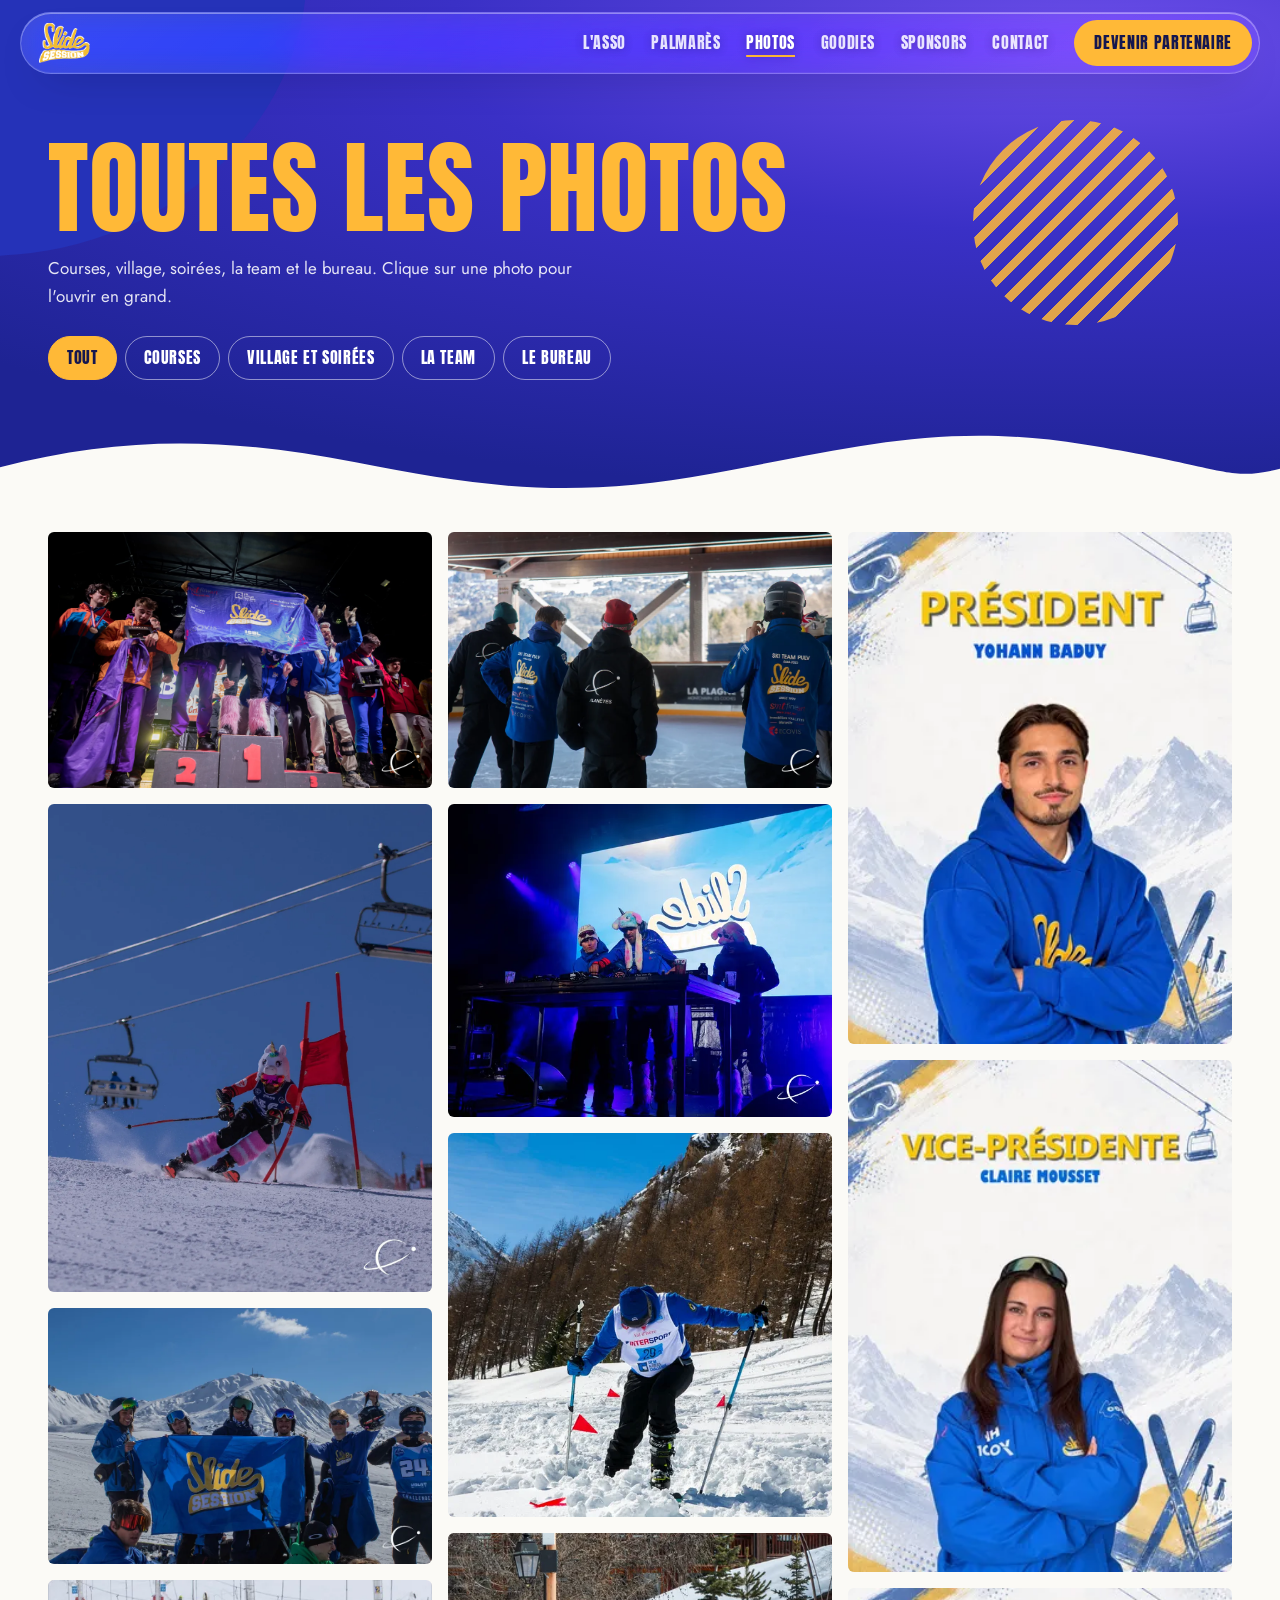
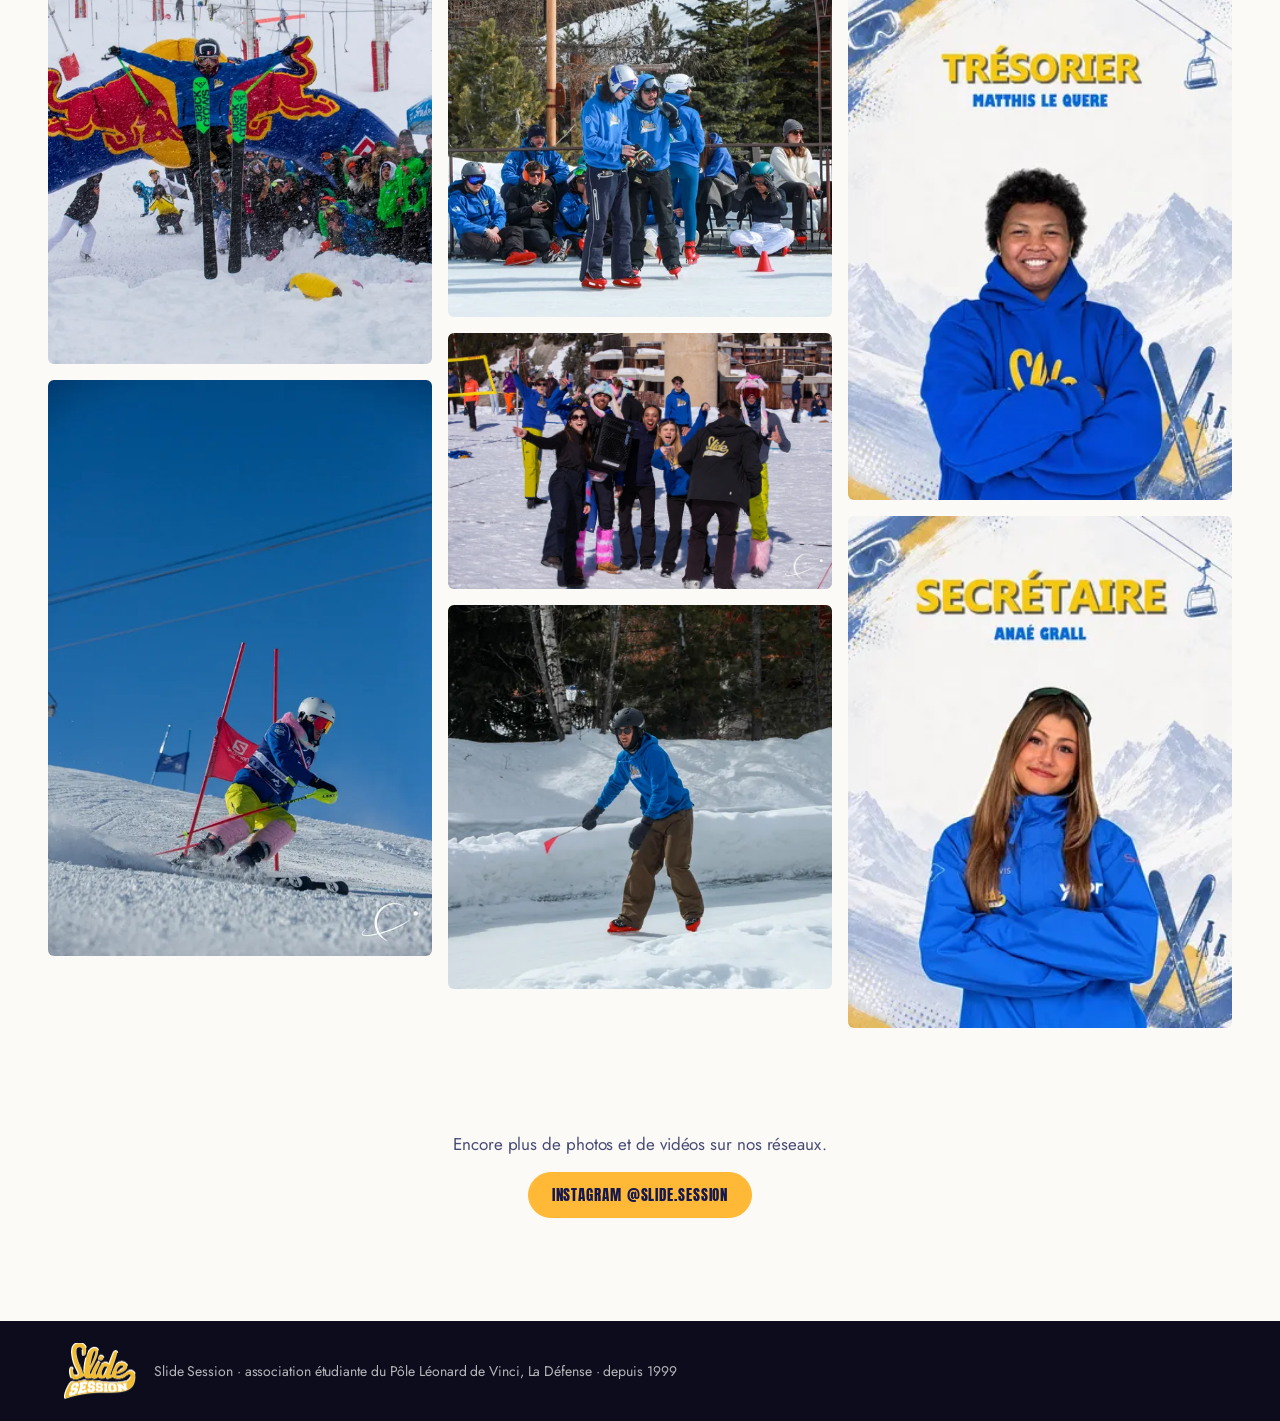
==== commit e3348748: "En-tête en verre (glassmorphism), teinte claire ou sombre selon la section survolée Co-Authored-By: " ====
--- a/photos.html
+++ b/photos.html
@@ -122,6 +122,13 @@
 (function () {
   var bar = document.querySelector('.bar'), menu = bar.querySelector('.bar__menu');
   menu.addEventListener('click', function () { menu.setAttribute('aria-expanded', bar.classList.toggle('is-open')); });
+  // en-tête en verre : teinte claire au-dessus de la grille de photos
+  var tone = function () {
+    var r = bar.getBoundingClientRect(), under = document.elementsFromPoint(r.left + 24, r.top + r.height / 2).filter(function (el) { return !bar.contains(el); })[0];
+    bar.classList.toggle('is-light', !(under && under.closest('.ptop, .foot, dialog')));
+  };
+  addEventListener('scroll', function () { requestAnimationFrame(tone); }, { passive: true });
+  tone();
 
   var items = [].slice.call(document.querySelectorAll('.grid button'));
   document.querySelector('.filters').addEventListener('click', function (e) {
--- a/site.css
+++ b/site.css
@@ -188,16 +188,30 @@
 .goodies__head { display: grid; gap: 14px; max-width: 640px; margin-bottom: 40px; }
 .goodies__head .caps { color: var(--sc-accent); }
 .goodies__head p { color: rgba(255,255,255,.82); }
-.shop { display: grid; grid-template-columns: repeat(4, 1fr); gap: clamp(14px, 2vw, 24px); }
-.item { background: #fff; color: var(--sc-ink); border-radius: 8px; overflow: hidden; display: grid; grid-template-rows: auto 1fr; }
-.item__visual { aspect-ratio: 1; display: grid; place-items: center; background: var(--tint, #EEF0FB); }
-.item__visual svg { width: 66%; height: auto; transition: transform .5s var(--ease-out); }
-.item:hover .item__visual svg { transform: translateY(-6px) rotate(-3deg); }
-.item__body { padding: 16px; display: grid; gap: 10px; align-content: start; }
-.item__body h3 { font-size: 13px; }
-.item__body p { font-size: 15px; color: var(--sc-ink-soft); }
-.item__row { display: flex; gap: 8px; align-items: center; justify-content: space-between; flex-wrap: wrap; }
-.item__price { font-family: var(--sc-font-display); font-weight: 400; font-size: 18px; color: var(--blue); }
+.shop { display: grid; grid-template-columns: repeat(3, 1fr); gap: clamp(14px, 2vw, 24px); }
+.item { background: #fff; color: var(--sc-ink); border-radius: 14px; overflow: hidden; display: grid; grid-template-rows: auto 1fr; box-shadow: 0 24px 50px -34px rgba(6,8,40,.7); }
+.gal { position: relative; background: #fff; }
+.gal__track { display: flex; overflow-x: auto; scroll-snap-type: x mandatory; scrollbar-width: none; overscroll-behavior-x: contain; }
+.gal__track::-webkit-scrollbar { display: none; }
+.gal__track img { flex: 0 0 100%; width: 100%; height: auto; aspect-ratio: 1; object-fit: cover; scroll-snap-align: center; }
+.gal__nav { position: absolute; top: 50%; width: 40px; height: 40px; margin-top: -20px; border-radius: 50%; border: 0; cursor: pointer;
+  background: rgba(255,255,255,.92); color: var(--sc-ink); font-size: 24px; line-height: 1; box-shadow: 0 6px 16px -8px rgba(6,8,40,.5);
+  opacity: 0; transition-property: opacity, transform; transition-duration: .2s; transition-timing-function: var(--ease-ui); }
+.gal__nav--prev { left: 10px; } .gal__nav--next { right: 10px; }
+.gal:hover .gal__nav, .gal__nav:focus-visible { opacity: 1; }
+.gal__nav:active { transform: scale(.94); }
+.gal.is-first .gal__nav--prev, .gal.is-last .gal__nav--next { opacity: 0; pointer-events: none; }
+@media (hover: none) { .gal__nav { display: none; } }
+.gal__dots { position: absolute; left: 0; right: 0; bottom: 8px; display: flex; justify-content: center; gap: 0; }
+.gal__dots button { width: 28px; height: 28px; padding: 0; border: 0; background: none; cursor: pointer; display: grid; place-items: center; }
+.gal__dots button::before { content: ""; width: 7px; height: 7px; border-radius: 50%; background: rgba(21,23,79,.25); transition-property: background-color, transform; transition-duration: .2s; }
+.gal__dots button[aria-current]::before { background: var(--sc-ink); transform: scale(1.25); }
+.item__body { padding: 18px; display: grid; gap: 10px; align-content: start; }
+.item__body h3 { font-size: 18px; }
+.item__body p { font-size: 15px; color: var(--sc-ink-soft); text-wrap: pretty; }
+.item__row { display: flex; gap: 8px; align-items: center; justify-content: space-between; flex-wrap: wrap; margin-top: auto; }
+.item__price { font-family: var(--sc-font-display); font-weight: 400; font-size: 22px; color: var(--blue); font-variant-numeric: tabular-nums; }
+.item__price--tbc { font-family: var(--sc-font-text); font-size: 14px; font-weight: 600; color: var(--sc-ink-soft); }
 .item select { border: 1px solid var(--line); border-radius: 999px; padding: 8px 12px; background: #fff; min-height: 40px; }
 .item .btn { min-height: 42px; padding: 0 1.1em; color: var(--sc-ink); }
 .item .btn.is-added { background: var(--sc-ink); border-color: var(--sc-ink); color: #fff; }
@@ -303,11 +317,10 @@
 @media (max-width: 520px) { .contacts { grid-template-columns: 1fr; } }
 
 @media (prefers-reduced-motion: reduce) {
-  .gate__card, .gate__flag::after, .trio img, .item__visual svg, .btn { transition: none; }
+  .gate__card, .gate__flag::after, .trio img, .gal__nav, .gal__dots button::before, .btn { transition: none; }
 }
 
 /* SLIDE SESSION EN 3D (sous la vidéo) : skis Blender pilotés par le scroll */
-.hero .ridge--crest { fill: #0B0D2C; }
 .sk { position: relative; height: 220svh; background: #0B0D2C; }
 .sk__stage { position: sticky; top: 0; height: 100svh; overflow: clip; color: #fff; --p: 0; }
 .sk__sky { position: absolute; inset: 0; background:
@@ -339,3 +352,50 @@
   .sk__stage { position: relative; }
   .sk__skis { display: none; }
 }
+
+.pack__price small { display: block; margin-bottom: 4px; font-family: var(--sc-font-text); font-size: 12px; font-weight: 600; letter-spacing: .12em; text-transform: uppercase; opacity: .7; }
+.pack__price { font-variant-numeric: tabular-nums; }
+
+/* packs : prix barré, coût réel après 66 % mis en avant */
+.pack { position: relative; }
+.pack__badge { position: absolute; top: 18px; right: 18px; padding: 6px 12px; border-radius: 999px; background: var(--sc-accent); color: var(--sc-ink);
+  font-family: var(--sc-font-display); font-size: 15px; letter-spacing: .03em; transform: rotate(4deg); box-shadow: 0 8px 18px -10px rgba(0,0,0,.6); }
+.pack--or .pack__badge { background: var(--sc-ink); color: var(--sc-accent); }
+.pack__price s { font-size: .82em; opacity: .65; text-decoration-thickness: 1.5px; }
+.pack__net { margin: 2px 0 6px; padding: 12px 14px; border-radius: 12px; background: rgba(255,185,55,.14); border: 1px solid rgba(255,185,55,.45); display: grid; gap: 2px; }
+.pack__net small { font-size: 12px; font-weight: 600; letter-spacing: .08em; text-transform: uppercase; color: var(--sc-accent); }
+.pack__net b { font-family: var(--sc-font-display); font-weight: 400; font-size: clamp(30px, 3vw, 40px); line-height: 1; color: #fff; font-variant-numeric: tabular-nums; }
+.pack--or .pack__net { background: rgba(21,23,79,.08); border-color: rgba(21,23,79,.25); }
+.pack--or .pack__net small { color: var(--sc-ink); }
+.pack--or .pack__net b { color: var(--sc-ink); }
+.pack__note { margin-top: -12px; font-size: 13px; color: rgba(255,255,255,.7); }
+.pack--or .pack__price s { opacity: .8; }
+
+/* séquence 3D en fin de page : elle termine sur la neige crème, donc pas de crête sombre avant le contact */
+.sk + .close { padding-top: clamp(48px, 6vw, 90px); }
+.sk + .close .ridge--top { display: none; }
+.partner::after { content: ""; position: absolute; left: 0; right: 0; bottom: 0; height: 140px; background: linear-gradient(180deg, rgba(11,13,44,0), #0B0D2C); pointer-events: none; }
+.partner__inner { z-index: 1; }
+
+/* en-tête en verre (glassmorphism) : très transparent, flou + saturation, reflet sur le bord haut.
+   Teinte adaptée au fond survolé (classe posée par site.js) pour garder le texte lisible. */
+.bar {
+  background: linear-gradient(135deg, rgba(255,255,255,.14) 0%, rgba(255,255,255,.04) 60%, rgba(255,255,255,.08) 100%);
+  backdrop-filter: blur(22px) saturate(180%); -webkit-backdrop-filter: blur(22px) saturate(180%);
+  border: 1px solid rgba(255,255,255,.26);
+  box-shadow: inset 0 1px 0 rgba(255,255,255,.38), inset 0 -1px 0 rgba(255,255,255,.06), 0 18px 40px -26px rgba(8,8,30,.55);
+  transition-property: background-color, border-color, color, box-shadow; transition-duration: .3s; transition-timing-function: var(--ease-ui);
+}
+.bar__nav a { text-shadow: 0 1px 10px rgba(8,10,40,.35); }
+.bar__nav .bar__cta { text-shadow: none; }
+.bar.is-light { color: var(--sc-ink); background: linear-gradient(135deg, rgba(255,255,255,.55) 0%, rgba(255,255,255,.32) 100%);
+  border-color: rgba(255,255,255,.7); box-shadow: inset 0 1px 0 rgba(255,255,255,.9), 0 18px 40px -26px rgba(21,23,79,.35); }
+.bar.is-light .bar__nav a { text-shadow: none; opacity: 1; }
+@media (max-width: 960px) {
+  /* le flou ne s'applique pas dans un parent déjà flouté : menu presque opaque pour rester lisible */
+  .bar__nav { background: #14133a; border: 1px solid rgba(255,255,255,.18); color: #fff; box-shadow: 0 24px 50px -20px rgba(8,8,30,.6); }
+  .bar.is-light .bar__nav a:not(.bar__cta) { color: #fff; }
+}
+@supports not ((backdrop-filter: blur(1px)) or (-webkit-backdrop-filter: blur(1px))) {
+  .bar { background: rgba(16,15,52,.88); } .bar.is-light { background: rgba(251,250,246,.94); }
+}
